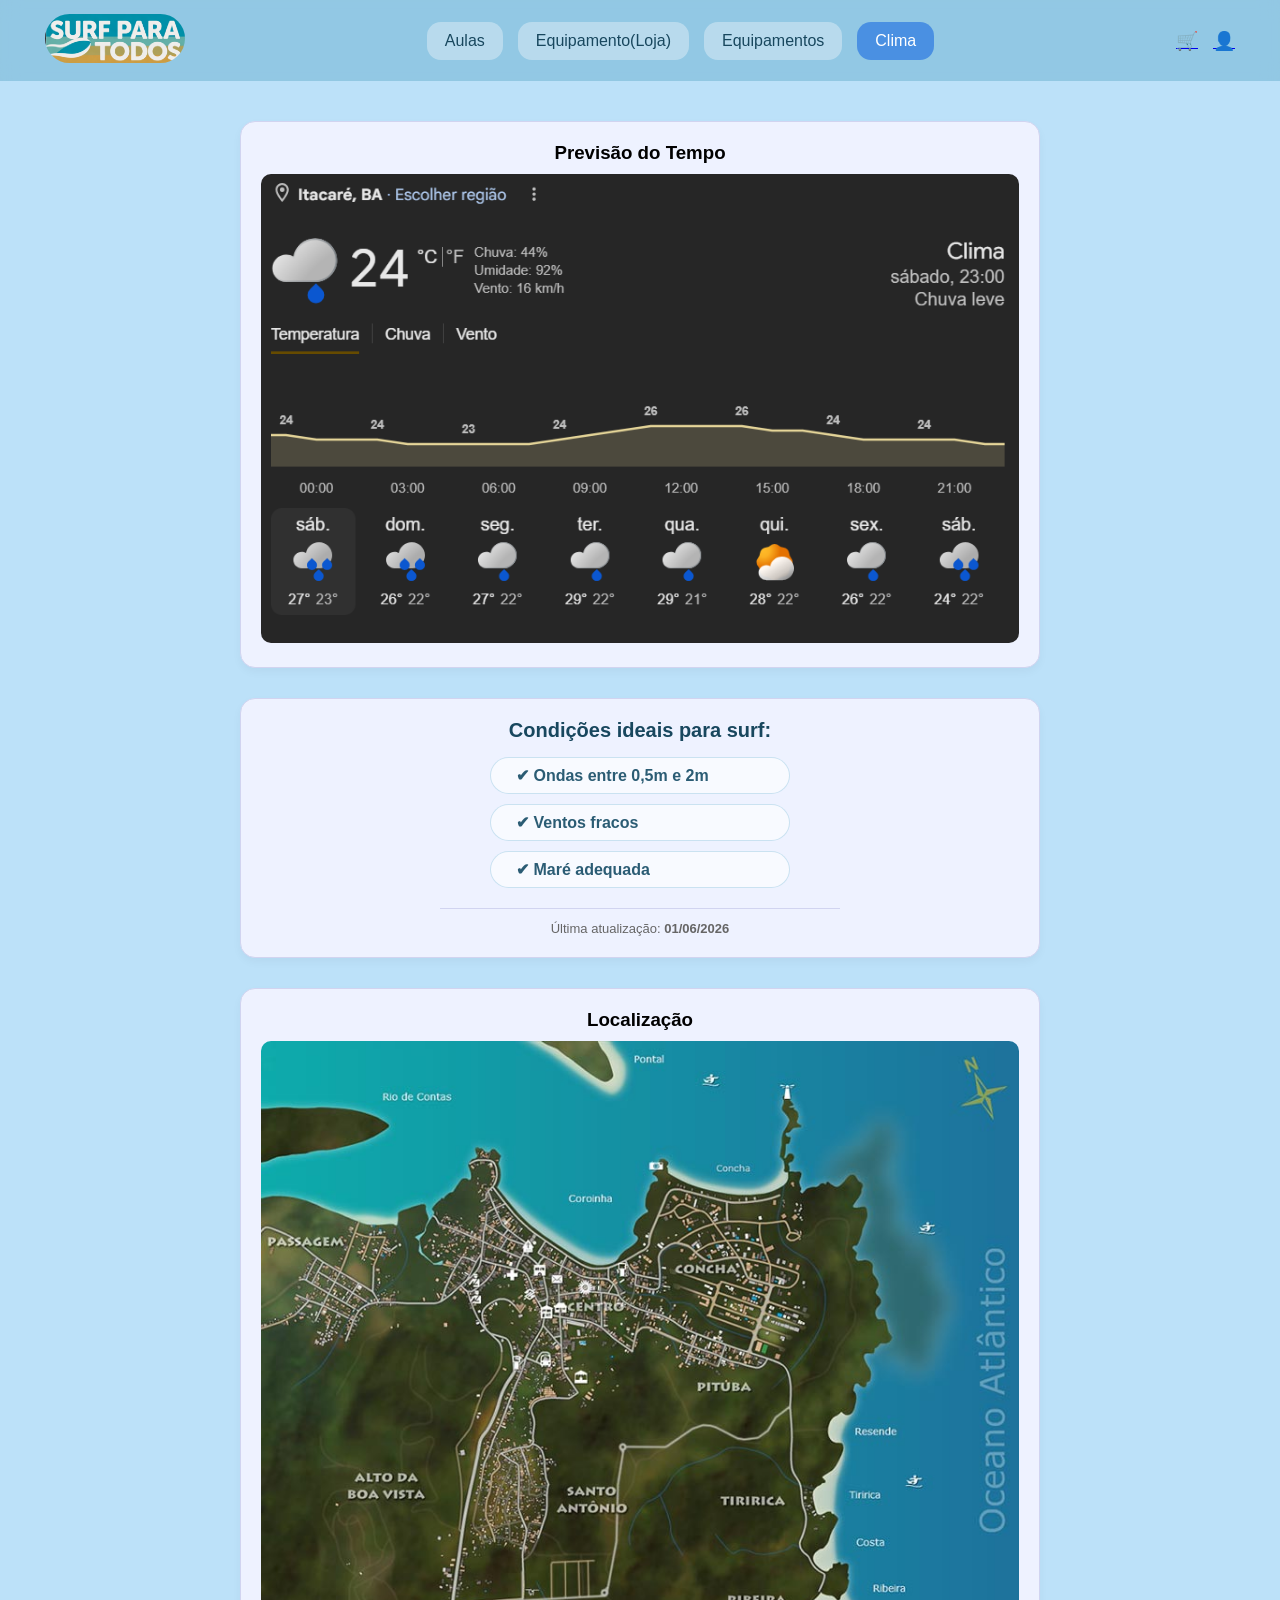
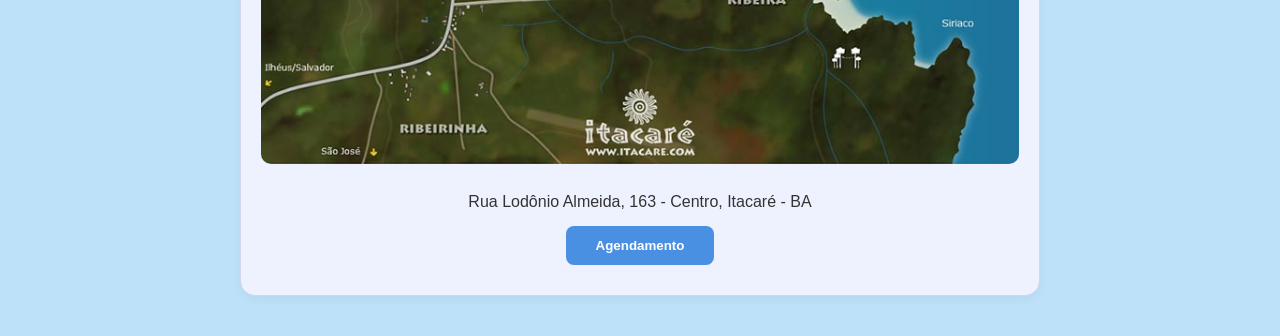
==== surf/html/clima.html @ d32147f7 "Add files via upload" ====
<!DOCTYPE html>
<html lang="pt-BR">
<head>
    <meta charset="UTF-8">
    <meta name="viewport" content="width=device-width, initial-scale=1.0">
    <title>Clima - Surf Para Todos</title>
    <link rel="stylesheet" href="../css/clima.css">
</head>
<body>

    <header>
        <div class="logo">
            <a href="index.html"><img src="../img/logo.png" alt="Surf Para Todos"></a>
        </div>
        <nav>
            <a href="aula.html">Aulas</a>
            <a href="lfisica.html">Equipamento(Loja)</a>
            <a href="equipamentod.html">Equipamentos</a>
            <a href="clima.html" class="active">Clima</a>
        </nav>
        <div class="icons">
            <a href="carrinho.html">🛒</a>
            <a href="cadastro.html">👤</a>
        </div>
    </header>

    <main class="clima-page">
        <section class="placeholder-section">
            <h3>Previsão do Tempo</h3>
            <img src="../img/previsao.png" alt="Imagem do Clima" class="img-fluid">
        </section>

        <section class="placeholder-section condicoes-surf-box">
            <h3>Condições ideais para surf:</h3>
            <ul class="lista-condicoes">
                <li>✔ Ondas entre 0,5m e 2m</li>
                <li>✔ Ventos fracos</li>
                <li>✔ Maré adequada</li>
            </ul>
            <div class="ultima-atualizacao">
                Última atualização: <strong>01/06/2026</strong>
            </div>
        </section>

        <section class="placeholder-section">
            <h3>Localização</h3>
            <img src="../img/mapa.png" alt="Mapa de Itacaré" class="img-fluid">
            <div class="card-address">
                <p>Rua Lodônio Almeida, 163 - Centro, Itacaré - BA</p>
                <button class="btn-schedule" onclick="window.location.href='aula.html'">Agendamento</button>
            </div>
        </section>
    </main>

</body>
</html>
---- surf/css/clima.css ----
* { 
    box-sizing: border-box; 
    margin: 0; 
    padding: 0; 
    font-family: 'Arial', sans-serif; 
}

body { 
    background-color: #bce1f9; 
    min-height: 100vh; 
}

/* HEADER PADRÃO */
header { 
    width: 100%; 
    display: flex; 
    justify-content: space-between; 
    align-items: center; 
    padding: 14px 45px; 
    background: rgba(132, 191, 220, 0.75); 
    backdrop-filter: blur(10px); 
    position: sticky; 
    top: 0; 
    z-index: 1000;
}

.logo img { 
    width: 140px; 
    border-radius: 50px; 
}

nav { 
    display: flex; 
    gap: 15px; 
}

nav a { 
    text-decoration: none; 
    color: #18475e; 
    background: rgba(255, 255, 255, 0.35); 
    padding: 10px 18px; 
    border-radius: 14px; 
    font-weight: 500; 
    transition: 0.3s ease;
}

nav a:hover, nav a.active { 
    background: #4a90e2; 
    color: white; 
}

.icons { 
    display: flex; 
    align-items: center; 
    gap: 15px; 
    font-size: 18px; 
    color: #18475e; 
}

/* LAYOUT CLIMA/MAPA */
.clima-page { 
    padding: 40px; 
    display: flex; 
    flex-direction: column; 
    align-items: center; 
    gap: 30px; 
}

.placeholder-section { 
    width: 100%; 
    max-width: 800px; 
    background: #eef2ff; 
    padding: 20px; 
    border-radius: 15px; 
    text-align: center; 
    border: 1px solid #d1d4f0; 
    box-shadow: 0px 4px 10px rgba(0, 0, 0, 0.04);
}

.img-fluid { 
    width: 100%; 
    height: auto; 
    border-radius: 10px; 
    margin-top: 10px; 
}

.card-address { 
    margin-top: 15px; 
    padding: 10px; 
}

.card-address p {
    font-size: 16px;
    color: #333333;
    font-weight: 500;
}

.btn-schedule { 
    margin-top: 15px; 
    padding: 12px 30px; 
    background: #4a90e2; 
    color: white; 
    border: none; 
    border-radius: 8px; 
    cursor: pointer; 
    font-weight: bold; 
    transition: background 0.2s;
}

.btn-schedule:hover {
    background: #357abd;
}

/* =======================================================
   ESTILIZAÇÃO ADICIONAL: CARD DE CONDIÇÕES DE SURF
   ======================================================= */
.condicoes-surf-box h3 {
    color: #18475e;
    font-size: 20px;
    margin-bottom: 15px;
}

.lista-condicoes {
    list-style: none;
    display: flex;
    flex-direction: column;
    align-items: center;
    gap: 10px;
    margin-bottom: 20px;
}

.lista-condicoes li {
    font-size: 16px;
    font-weight: bold;
    color: #2b5c74;
    background-color: rgba(255, 255, 255, 0.6);
    padding: 8px 25px;
    border-radius: 20px;
    width: 100%;
    max-width: 300px;
    text-align: left;
    border: 1px solid rgba(132, 191, 220, 0.4);
}

.ultima-atualizacao {
    font-size: 13px;
    color: #666666;
    border-top: 1px solid #d1d4f0;
    padding-top: 12px;
    display: inline-block;
    width: 100%;
    max-width: 400px;
}
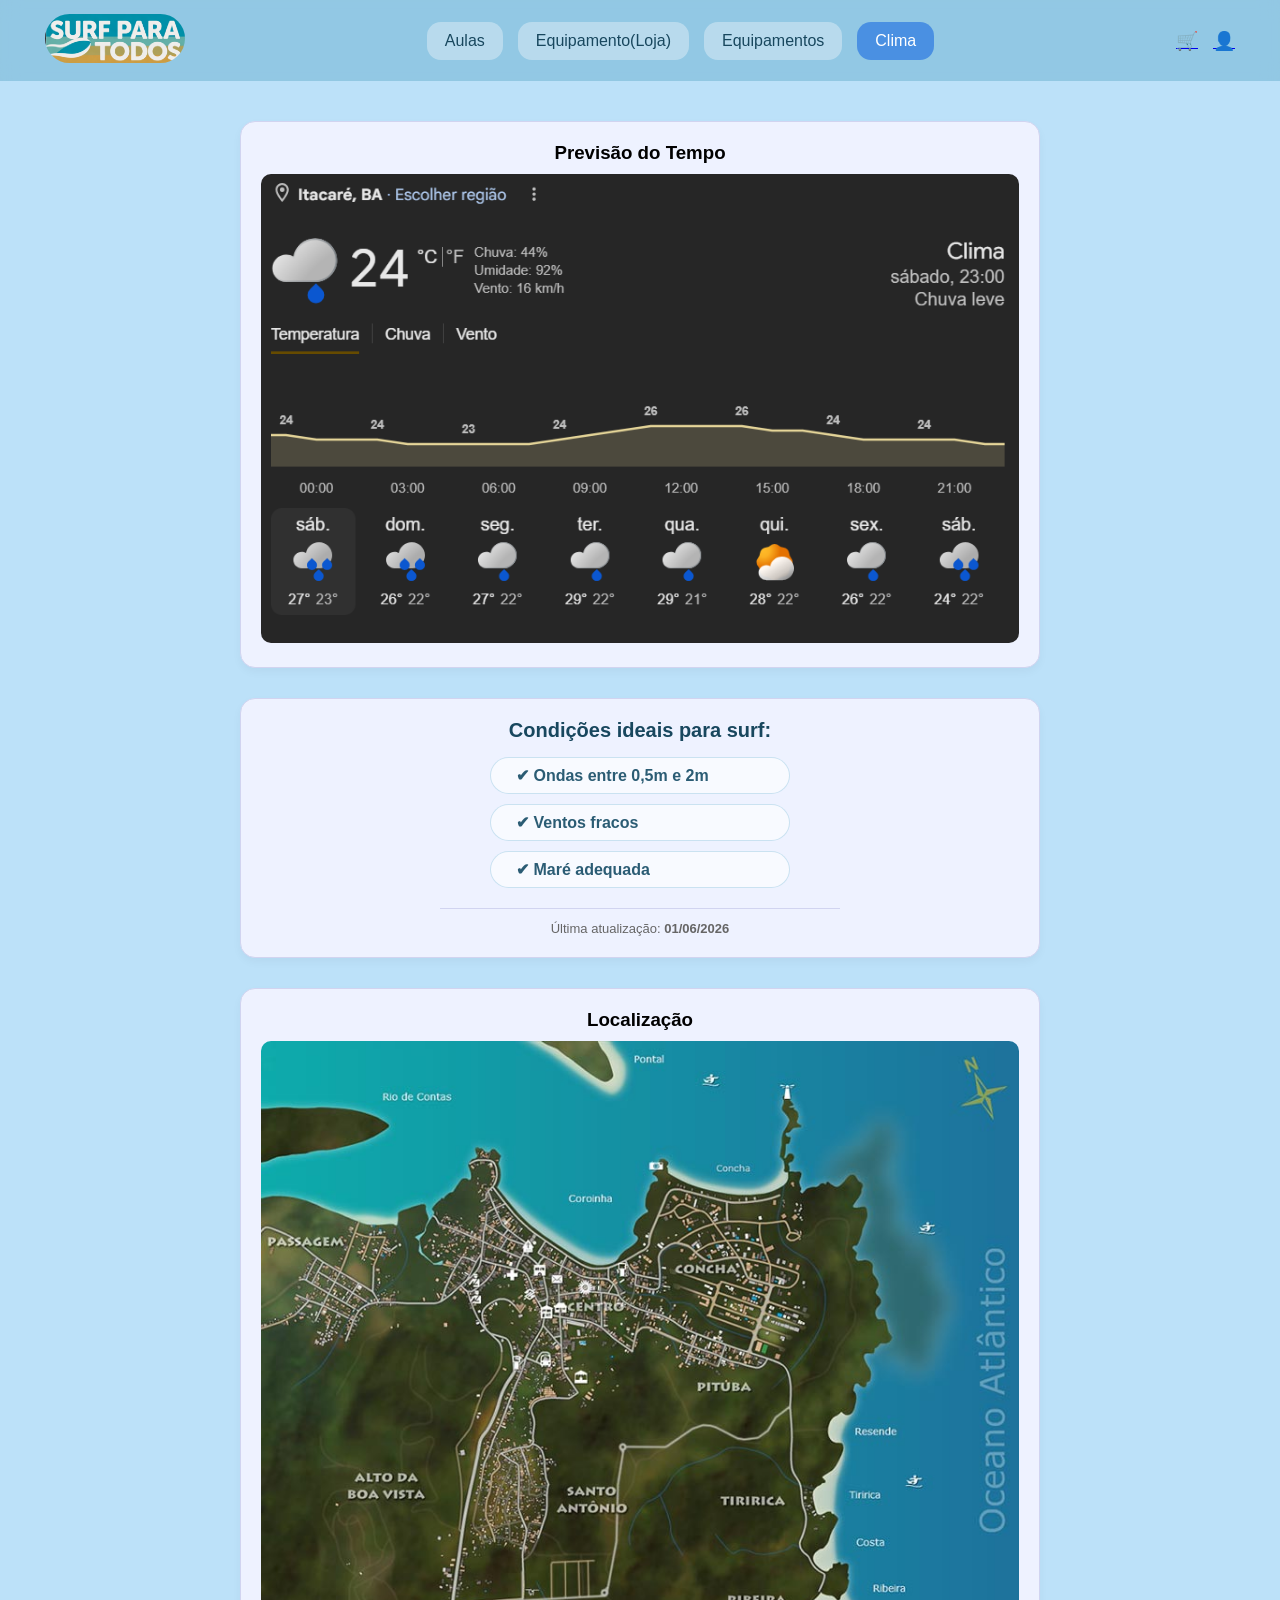
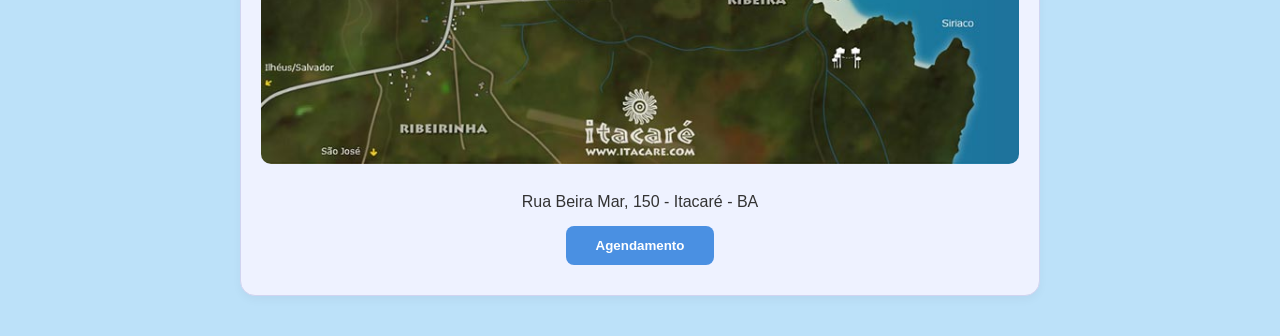
==== commit 94b03cc7: "Update clima.html" ====
--- a/surf/html/clima.html
+++ b/surf/html/clima.html
@@ -46,11 +46,11 @@
             <h3>Localização</h3>
             <img src="../img/mapa.png" alt="Mapa de Itacaré" class="img-fluid">
             <div class="card-address">
-                <p>Rua Lodônio Almeida, 163 - Centro, Itacaré - BA</p>
+                <p>Rua Beira Mar, 150 - Itacaré - BA</p>
                 <button class="btn-schedule" onclick="window.location.href='aula.html'">Agendamento</button>
             </div>
         </section>
     </main>
 
 </body>
-</html>+</html>
